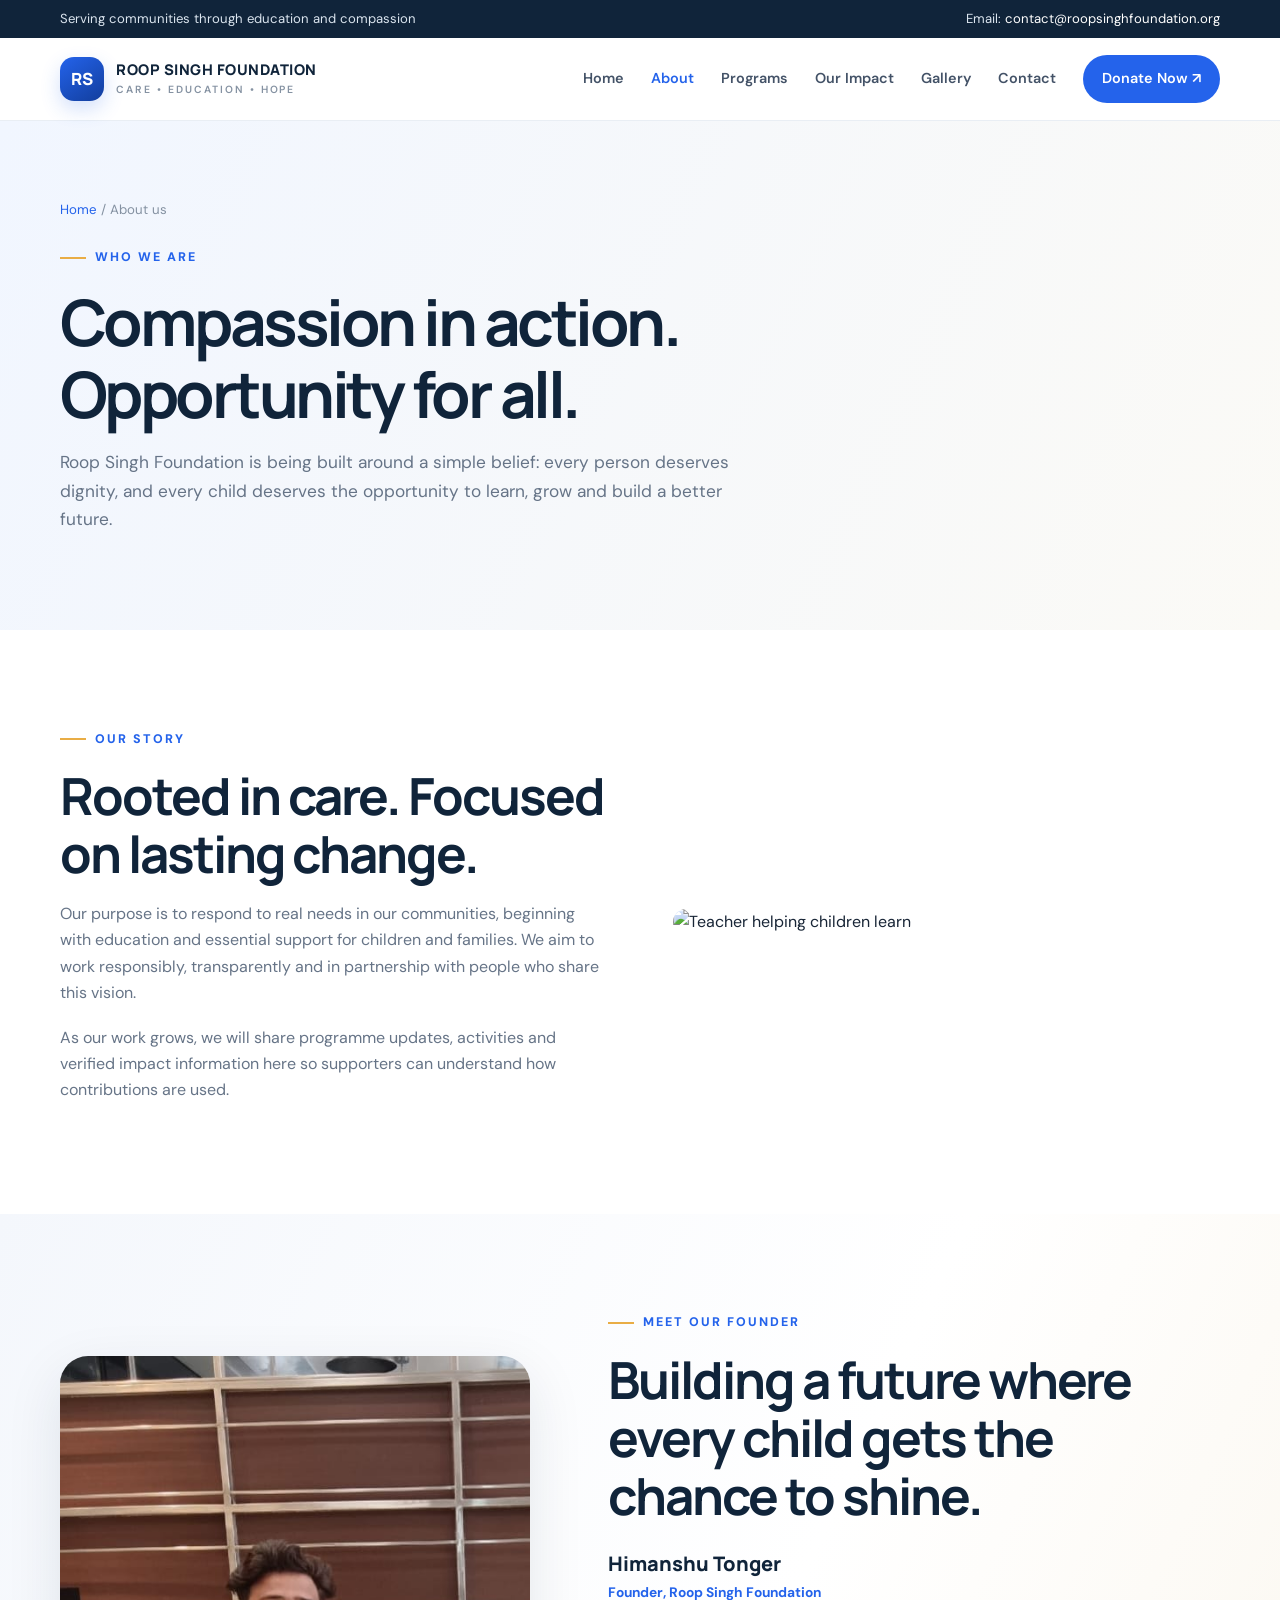
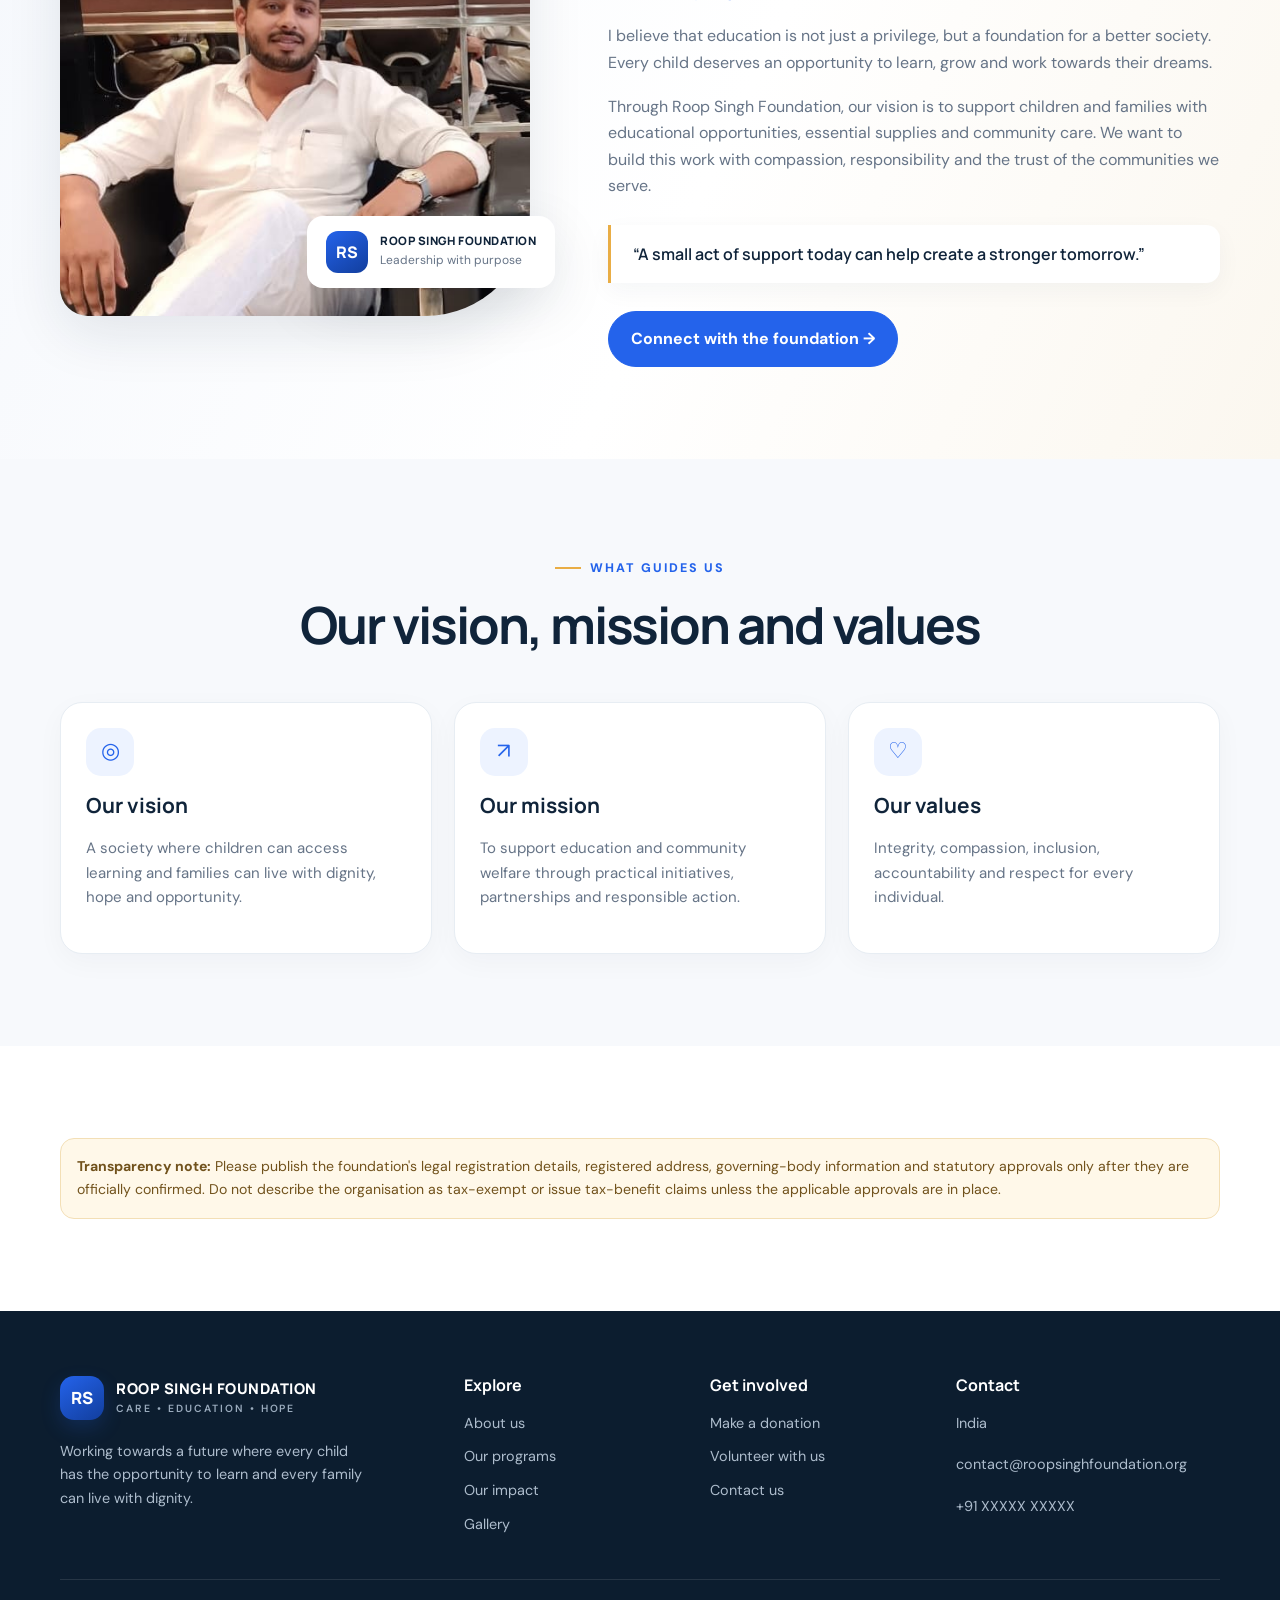
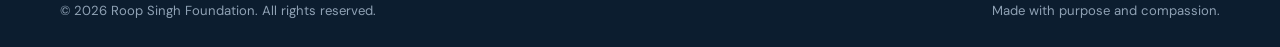
==== about.html @ e5df35bd "Add files via upload" ====
<!doctype html>
<html lang="en"><head><meta charset="utf-8"><meta name="viewport" content="width=device-width,initial-scale=1"><meta name="description" content="Roop Singh Foundation works to expand access to education and support communities in need."><meta name="theme-color" content="#10243a"><title>About Us | Roop Singh Foundation</title><link rel="stylesheet" href="assets/style.css"><link rel="preconnect" href="https://fonts.googleapis.com"><link rel="preconnect" href="https://fonts.gstatic.com" crossorigin></head>
<body>
<div class="topbar"><div class="container"><span>Serving communities through education and compassion</span><span class="top-right">Email: <a href="mailto:contact@roopsinghfoundation.org">contact@roopsinghfoundation.org</a></span></div></div>
<header class="header"><div class="container nav-wrap">
<a class="brand" href="index.html"><span class="brand-mark">RS</span><span class="brand-name">ROOP SINGH FOUNDATION<small>CARE • EDUCATION • HOPE</small></span></a>
<button class="menu-toggle" aria-label="Open navigation" aria-expanded="false">☰</button>
<nav class="nav"><a class="" href="index.html">Home</a><a class="active" href="about.html">About</a><a class="" href="programs.html">Programs</a><a class="" href="impact.html">Our Impact</a><a class="" href="gallery.html">Gallery</a><a class="" href="contact.html">Contact</a><a class="nav-cta" href="donate.html">Donate Now ↗</a></nav>
</div></header>
<main><section class="page-hero"><div class="container"><div class="breadcrumbs"><a href="index.html">Home</a> / About us</div><span class="eyebrow">Who we are</span><h1>Compassion in action. Opportunity for all.</h1><p>Roop Singh Foundation is being built around a simple belief: every person deserves dignity, and every child deserves the opportunity to learn, grow and build a better future.</p></div></section>
<section class="section"><div class="container split"><div><span class="eyebrow">Our story</span><h2>Rooted in care. Focused on lasting change.</h2><p>Our purpose is to respond to real needs in our communities, beginning with education and essential support for children and families. We aim to work responsibly, transparently and in partnership with people who share this vision.</p><p>As our work grows, we will share programme updates, activities and verified impact information here so supporters can understand how contributions are used.</p></div><div class="split-image"><img src="https://images.unsplash.com/photo-1542810634-71277d95dcbb?auto=format&fit=crop&w=1100&q=85" alt="Teacher helping children learn"></div></div></section>
<section class="section founder-section"><div class="container founder-grid"><div class="founder-photo-wrap"> <img src="assets/founder.jpeg"
     alt="Himanshu Tonger - Founder of Roop Singh Foundation"> <div class="founder-photo-caption"><span class="founder-caption-mark">RS</span><span><strong>ROOP SINGH FOUNDATION</strong><small>Leadership with purpose</small></span></div></div><div class="founder-copy"><span class="eyebrow">Meet our founder</span><h2>Building a future where every child gets the chance to shine.</h2><div class="founder-name">Himanshu Tonger</div><div class="founder-role">Founder, Roop Singh Foundation</div><p>I believe that education is not just a privilege, but a foundation for a better society. Every child deserves an opportunity to learn, grow and work towards their dreams.</p><p>Through Roop Singh Foundation, our vision is to support children and families with educational opportunities, essential supplies and community care. We want to build this work with compassion, responsibility and the trust of the communities we serve.</p><blockquote class="founder-quote">“A small act of support today can help create a stronger tomorrow.”</blockquote><a class="btn" href="contact.html">Connect with the foundation →</a></div></div></section>
<section class="section section-soft"><div class="container"><div class="section-head center"><span class="eyebrow">What guides us</span><h2>Our vision, mission and values</h2></div><div class="cards"><div class="card"><div class="card-body"><div class="icon-box">◎</div><h3>Our vision</h3><p>A society where children can access learning and families can live with dignity, hope and opportunity.</p></div></div><div class="card"><div class="card-body"><div class="icon-box">↗</div><h3>Our mission</h3><p>To support education and community welfare through practical initiatives, partnerships and responsible action.</p></div></div><div class="card"><div class="card-body"><div class="icon-box">♡</div><h3>Our values</h3><p>Integrity, compassion, inclusion, accountability and respect for every individual.</p></div></div></div></div></section>
<section class="section"><div class="container"><div class="notice"><strong>Transparency note:</strong> Please publish the foundation's legal registration details, registered address, governing-body information and statutory approvals only after they are officially confirmed. Do not describe the organisation as tax-exempt or issue tax-benefit claims unless the applicable approvals are in place.</div></div></section></main>

<footer class="footer"><div class="container">
<div class="footer-grid">
<div><a class="brand" href="index.html"><span class="brand-mark">RS</span><span class="brand-name" style="color:#fff">ROOP SINGH FOUNDATION<small style="color:#9aabbd">CARE • EDUCATION • HOPE</small></span></a><p style="margin-top:20px;max-width:310px">Working towards a future where every child has the opportunity to learn and every family can live with dignity.</p></div>
<div><h4>Explore</h4><div class="footer-links"><a href="about.html">About us</a><a href="programs.html">Our programs</a><a href="impact.html">Our impact</a><a href="gallery.html">Gallery</a></div></div>
<div><h4>Get involved</h4><div class="footer-links"><a href="donate.html">Make a donation</a><a href="volunteer.html">Volunteer with us</a><a href="contact.html">Contact us</a></div></div>
<div><h4>Contact</h4><p>India</p><p><a href="mailto:contact@roopsinghfoundation.org">contact@roopsinghfoundation.org</a></p><p><a href="tel:+910000000000">+91 XXXXX XXXXX</a></p></div>
</div><div class="footer-bottom"><span>© <span data-year></span> Roop Singh Foundation. All rights reserved.</span><span>Made with purpose and compassion.</span></div>
</div></footer><script src="assets/script.js"></script></body></html>
---- assets/style.css ----
@import url('https://fonts.googleapis.com/css2?family=DM+Sans:wght@400;500;600;700&family=Manrope:wght@400;500;600;700;800&display=swap');
:root{--navy:#10243a;--navy2:#173956;--blue:#2463eb;--gold:#e9ad45;--ink:#182536;--muted:#667487;--paper:#f7f9fc;--line:#e7edf3;--white:#fff;--radius:22px;--shadow:0 18px 55px rgba(16,36,58,.10)}
*{box-sizing:border-box}html{scroll-behavior:smooth}body{margin:0;font-family:'DM Sans',sans-serif;color:var(--ink);line-height:1.65;background:#fff}h1,h2,h3,h4{font-family:Manrope,sans-serif;line-height:1.13;color:var(--navy);margin:0 0 18px}h1{font-size:clamp(2.7rem,6vw,5.1rem);letter-spacing:-.055em}h2{font-size:clamp(2rem,4vw,3.25rem);letter-spacing:-.04em}h3{font-size:1.3rem}p{margin:0 0 18px;color:var(--muted)}a{color:inherit;text-decoration:none}.container{width:min(1160px,calc(100% - 44px));margin:auto}.topbar{background:var(--navy);color:#dbe5ef;font-size:.82rem;padding:8px 0}.topbar .container{display:flex;justify-content:space-between;gap:20px}.topbar a{color:#fff}.header{position:sticky;top:0;z-index:20;background:rgba(255,255,255,.94);backdrop-filter:blur(14px);border-bottom:1px solid rgba(231,237,243,.9)}.nav-wrap{height:82px;display:flex;align-items:center;justify-content:space-between;gap:24px}.brand{display:flex;align-items:center;gap:12px;min-width:220px}.brand-mark{width:44px;height:44px;border-radius:14px;background:linear-gradient(145deg,var(--blue),#123e9d);display:grid;place-items:center;color:#fff;font:800 1.05rem Manrope;box-shadow:0 8px 20px #2463eb33}.brand-name{font:800 .92rem Manrope;letter-spacing:.035em;color:var(--navy);line-height:1.2}.brand-name small{display:block;font:600 .65rem 'DM Sans';letter-spacing:.19em;color:#8592a2;margin-top:4px}.nav{display:flex;align-items:center;gap:27px}.nav a{font-size:.9rem;font-weight:600;color:#435267}.nav a:hover,.nav a.active{color:var(--blue)}.nav .nav-cta{background:var(--blue);color:#fff;padding:12px 19px;border-radius:999px}.menu-toggle{display:none;border:0;background:#eff4fb;border-radius:12px;padding:10px;color:var(--navy);font-size:1.2rem}.btn{display:inline-flex;align-items:center;justify-content:center;gap:9px;padding:14px 22px;border-radius:999px;background:var(--blue);color:#fff;font-weight:700;border:1px solid var(--blue);transition:.2s;cursor:pointer}.btn:hover{transform:translateY(-2px);box-shadow:0 12px 25px #2463eb33}.btn-outline{background:transparent;color:var(--navy);border-color:#cbd6e2}.btn-light{background:#fff;color:var(--navy);border-color:#fff}.eyebrow{display:inline-flex;align-items:center;gap:9px;color:var(--blue);font-size:.78rem;font-weight:800;letter-spacing:.16em;text-transform:uppercase;margin-bottom:18px}.eyebrow:before{content:"";width:26px;height:2px;background:var(--gold)}.hero{background:linear-gradient(110deg,#f4f8ff 0%,#fff 56%,#f8f5ed 100%);overflow:hidden;position:relative;padding:84px 0 78px}.hero-grid{display:grid;grid-template-columns:1.04fr .96fr;gap:55px;align-items:center}.hero-copy p{font-size:1.12rem;max-width:590px;margin:24px 0 30px}.hero-actions{display:flex;gap:13px;flex-wrap:wrap}.hero-note{display:flex;align-items:center;gap:12px;margin-top:34px;color:#667487;font-size:.86rem}.avatar-stack{display:flex}.avatar-stack span{width:31px;height:31px;border-radius:50%;border:2px solid white;background:#d8e4f4;margin-left:-8px}.avatar-stack span:first-child{margin-left:0;background:#f2d9bd}.hero-photo{position:relative}.hero-photo img{width:100%;height:510px;object-fit:cover;border-radius:32px 32px 100px 32px;box-shadow:var(--shadow)}.floating-card{position:absolute;left:-32px;bottom:34px;background:#fff;padding:19px 22px;border-radius:18px;box-shadow:var(--shadow);max-width:225px}.floating-card strong{display:block;font:800 1.6rem Manrope;color:var(--blue)}.floating-card span{font-size:.84rem;color:var(--muted)}.section{padding:92px 0}.section-soft{background:var(--paper)}.section-head{max-width:700px;margin-bottom:44px}.section-head.center{text-align:center;margin:0 auto 48px}.section-head.center .eyebrow{justify-content:center}.section-head p{font-size:1.05rem}.cards{display:grid;grid-template-columns:repeat(3,1fr);gap:22px}.card{background:#fff;border:1px solid var(--line);border-radius:var(--radius);overflow:hidden;box-shadow:0 8px 28px rgba(16,36,58,.035);transition:.25s}.card:hover{transform:translateY(-5px);box-shadow:var(--shadow)}.card img{width:100%;height:220px;object-fit:cover;display:block}.card-body{padding:25px}.card-body p{font-size:.94rem}.icon-box{width:48px;height:48px;display:grid;place-items:center;background:#edf3ff;color:var(--blue);border-radius:15px;font-size:1.35rem;margin-bottom:18px}.text-link{font-weight:800;color:var(--blue);font-size:.9rem}.split{display:grid;grid-template-columns:1fr 1fr;gap:65px;align-items:center}.split-image img{width:100%;height:480px;object-fit:cover;border-radius:28px}.check-list{padding:0;margin:25px 0;list-style:none}.check-list li{padding:9px 0 9px 31px;position:relative;color:#46566a}.check-list li:before{content:"✓";position:absolute;left:0;top:8px;width:21px;height:21px;border-radius:50%;display:grid;place-items:center;background:#e8f5ee;color:#18834c;font-size:.75rem;font-weight:900}.stats{display:grid;grid-template-columns:repeat(4,1fr);gap:14px;margin-top:42px}.stat{padding:25px;border:1px solid var(--line);border-radius:18px;background:#fff}.stat strong{font:800 2rem Manrope;color:var(--navy);display:block}.stat span{font-size:.85rem;color:var(--muted)}.quote-band{background:var(--navy);color:#fff;padding:66px 0}.quote-band h2{color:#fff;max-width:800px}.quote-band p{color:#c2d0df}.quote-band .btn{background:var(--gold);border-color:var(--gold);color:var(--navy)}.page-hero{background:linear-gradient(115deg,#f1f6ff,#fbfaf6);padding:78px 0}.page-hero h1{font-size:clamp(2.6rem,5vw,4.3rem);max-width:850px}.page-hero p{max-width:680px;font-size:1.08rem}.breadcrumbs{font-size:.83rem;color:#8491a1;margin-bottom:20px}.breadcrumbs a{color:var(--blue)}.program-card .card-body{padding:26px}.program-card .tag{display:inline-block;background:#edf3ff;color:var(--blue);font-size:.72rem;font-weight:800;letter-spacing:.08em;padding:6px 10px;border-radius:999px;margin-bottom:14px}.impact-panel{background:var(--navy);border-radius:28px;padding:44px;color:#fff}.impact-panel h2{color:#fff}.impact-panel p{color:#c2d0df}.impact-grid{display:grid;grid-template-columns:repeat(3,1fr);gap:20px}.impact-number{font:800 2.6rem Manrope;color:var(--gold)}.impact-item span{display:block;color:#d2dce7;font-size:.9rem}.donation-grid{display:grid;grid-template-columns:1fr 1fr;gap:28px;align-items:start}.donation-card{padding:30px;border:1px solid var(--line);border-radius:24px;background:#fff;box-shadow:var(--shadow)}.amounts{display:grid;grid-template-columns:repeat(3,1fr);gap:10px;margin:20px 0}.amount{border:1px solid var(--line);border-radius:12px;padding:13px;text-align:center;font-weight:800;cursor:pointer;background:#fff}.amount:hover,.amount.selected{border-color:var(--blue);background:#edf3ff;color:var(--blue)}.field{margin:0 0 17px}.field label{display:block;font-weight:700;font-size:.88rem;margin-bottom:7px;color:#3c4c60}.field input,.field select,.field textarea{width:100%;padding:14px 15px;border:1px solid #dce4ed;border-radius:12px;font:inherit;outline:none;background:#fff}.field input:focus,.field textarea:focus,.field select:focus{border-color:var(--blue);box-shadow:0 0 0 3px #2463eb16}.field textarea{min-height:130px;resize:vertical}.notice{background:#fff8e9;border:1px solid #f3dfb6;padding:16px;border-radius:14px;color:#71521c;font-size:.88rem}.contact-grid{display:grid;grid-template-columns:.8fr 1.2fr;gap:40px}.contact-info{background:var(--navy);padding:34px;border-radius:24px;color:#fff}.contact-info h3{color:#fff}.contact-info p{color:#c7d2df}.contact-line{padding:15px 0;border-bottom:1px solid #ffffff20}.contact-line strong{display:block;color:#fff}.footer{background:#0c1d2f;color:#d4deea;padding:65px 0 25px}.footer-grid{display:grid;grid-template-columns:1.4fr .8fr .8fr 1fr;gap:35px}.footer h4{color:#fff;font-size:1rem;margin-bottom:18px}.footer p,.footer a{color:#aebdcd;font-size:.9rem}.footer-links{display:grid;gap:10px}.footer-bottom{border-top:1px solid #ffffff1b;margin-top:42px;padding-top:20px;display:flex;justify-content:space-between;gap:15px;color:#8fa1b4;font-size:.82rem}.form-status{margin-top:14px;font-weight:700;color:#18834c}.small-note{font-size:.8rem;color:#8491a1}.cta-row{display:flex;align-items:center;justify-content:space-between;gap:25px}.cta-row h2{max-width:700px}.gallery-grid{display:grid;grid-template-columns:repeat(3,1fr);gap:16px}.gallery-grid img{width:100%;height:245px;object-fit:cover;border-radius:18px}.legal{font-size:.9rem;color:var(--muted)}@media(max-width:900px){.nav{gap:15px}.nav a{font-size:.82rem}.hero-grid,.split,.donation-grid,.contact-grid{grid-template-columns:1fr}.hero-photo{max-width:650px}.hero-photo img{height:420px}.floating-card{left:15px}.cards{grid-template-columns:repeat(2,1fr)}.footer-grid{grid-template-columns:repeat(2,1fr)}}@media(max-width:680px){.topbar .container{justify-content:center;text-align:center}.topbar .top-right{display:none}.nav-wrap{height:72px}.menu-toggle{display:block}.nav{display:none;position:absolute;top:72px;left:0;right:0;background:#fff;padding:18px 22px 25px;border-bottom:1px solid var(--line);box-shadow:0 18px 25px #10243a12;flex-direction:column;align-items:stretch}.nav.open{display:flex}.nav a{padding:9px 0;font-size:.95rem}.nav .nav-cta{text-align:center;padding:12px}.brand{min-width:0}.hero{padding:58px 0}.hero-grid{gap:35px}.hero-photo img{height:340px;border-radius:24px 24px 70px 24px}.floating-card{bottom:15px}.section{padding:68px 0}.cards,.stats,.impact-grid,.gallery-grid{grid-template-columns:1fr}.split{gap:32px}.split-image img{height:330px}.footer-grid{grid-template-columns:1fr 1fr;gap:25px}.footer-grid>div:first-child{grid-column:1/-1}.footer-bottom,.cta-row{flex-direction:column;align-items:flex-start}.page-hero{padding:55px 0}.donation-card{padding:22px}.amounts{grid-template-columns:repeat(3,1fr)}}

/* Founder profile section */
.founder-section{background:linear-gradient(115deg,#f4f7fc 0%,#fff 58%,#fbf7ef 100%)}
.founder-grid{display:grid;grid-template-columns:.88fr 1.12fr;gap:68px;align-items:center}
.founder-photo-wrap{position:relative;max-width:470px}
.founder-photo-wrap>img{display:block;width:100%;height:560px;object-fit:cover;object-position:center 25%;border-radius:28px 28px 105px 28px;box-shadow:var(--shadow)}
.founder-photo-caption{position:absolute;right:-25px;bottom:28px;display:flex;align-items:center;gap:12px;background:#fff;padding:15px 19px;border-radius:16px;box-shadow:var(--shadow)}
.founder-caption-mark{width:42px;height:42px;border-radius:12px;background:linear-gradient(145deg,var(--blue),#123e9d);color:#fff;display:grid;place-items:center;font:800 1rem Manrope}
.founder-photo-caption strong,.founder-photo-caption small{display:block}.founder-photo-caption strong{font:800 .72rem Manrope;color:var(--navy);letter-spacing:.04em}.founder-photo-caption small{font-size:.75rem;color:var(--muted);margin-top:3px}
.founder-copy h2{max-width:680px}.founder-name{font:800 1.25rem Manrope;color:var(--navy);margin-top:25px}.founder-role{font-size:.86rem;color:var(--blue);font-weight:700;margin:4px 0 20px}.founder-quote{margin:25px 0 28px;padding:18px 22px;border-left:3px solid var(--gold);background:#fff;border-radius:0 14px 14px 0;color:var(--navy);font:600 1rem Manrope;box-shadow:0 8px 25px rgba(16,36,58,.045)}
@media(max-width:900px){.founder-grid{grid-template-columns:1fr;gap:42px}.founder-photo-wrap{max-width:600px}.founder-photo-wrap>img{height:480px}.founder-photo-caption{right:12px}}
@media(max-width:680px){.founder-photo-wrap>img{height:390px;border-radius:24px 24px 75px 24px}.founder-photo-caption{right:10px;bottom:15px;padding:12px}.founder-copy h2{font-size:2.1rem}}
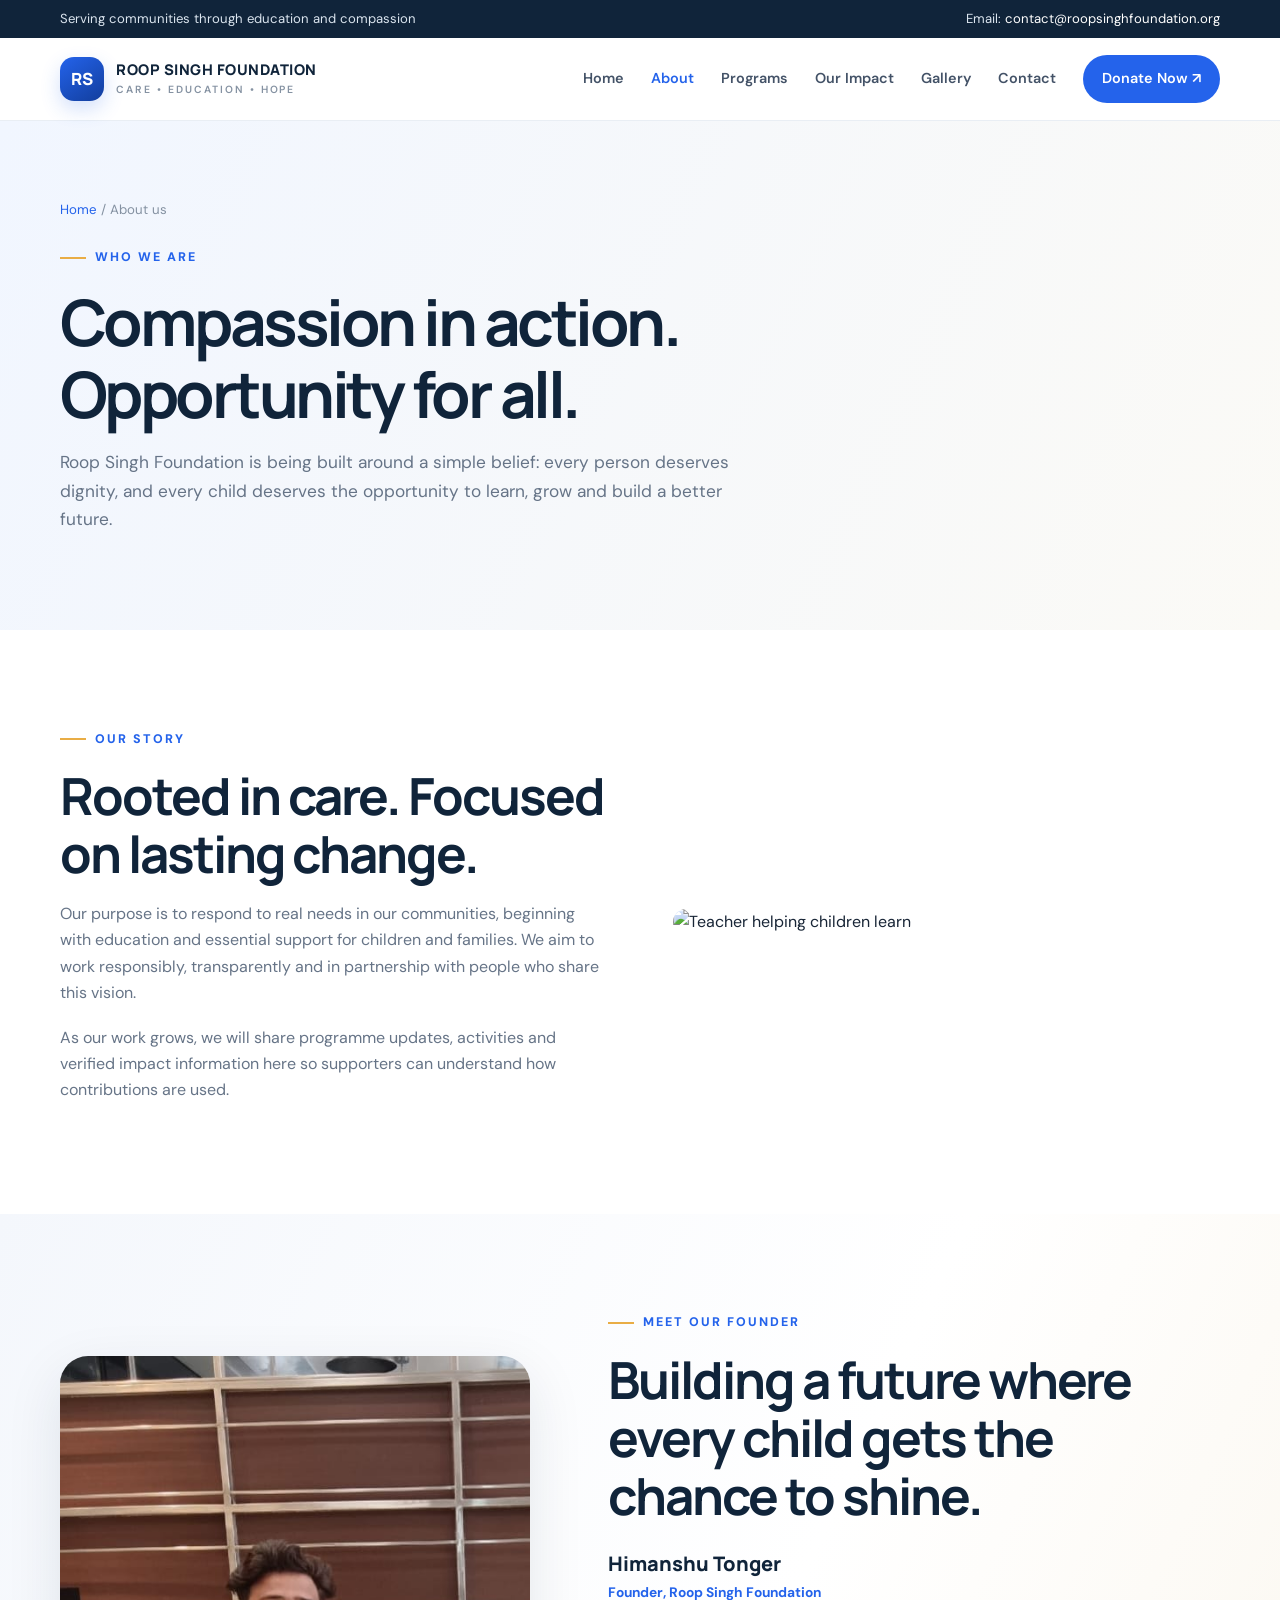
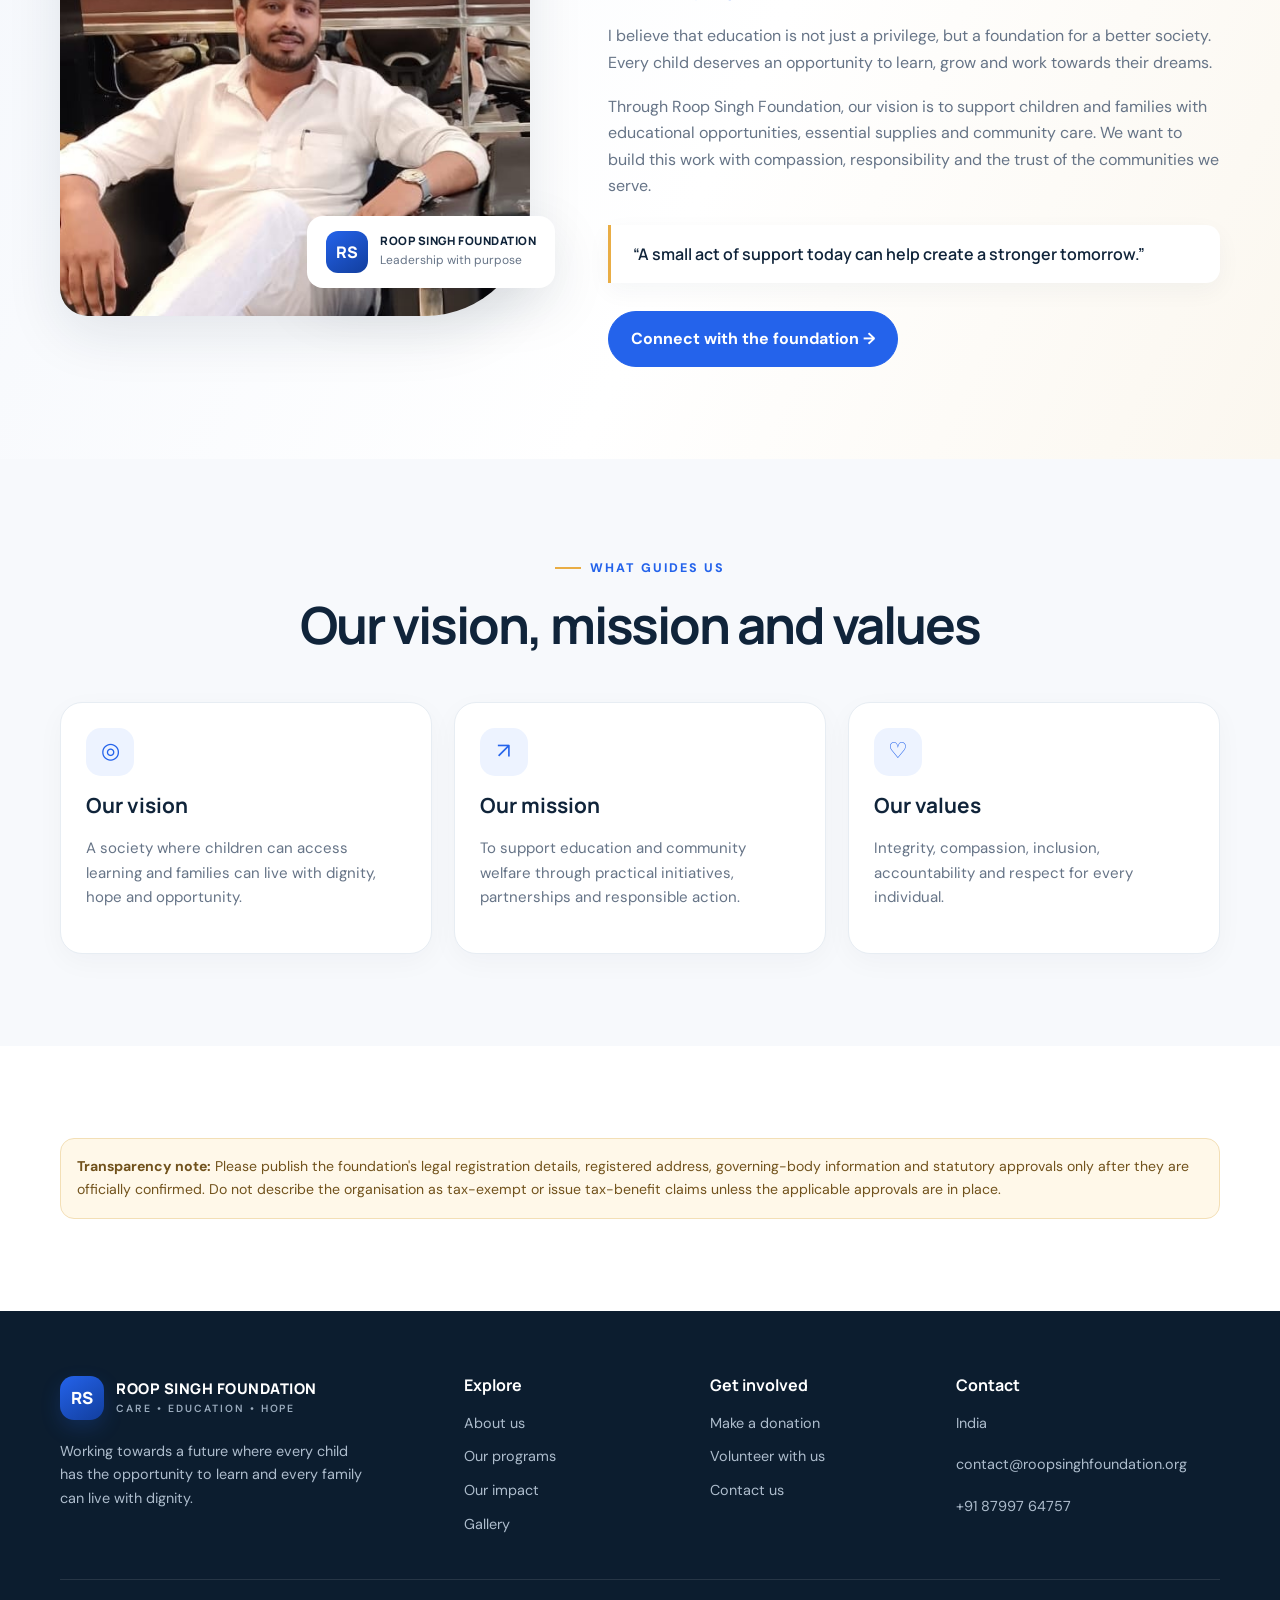
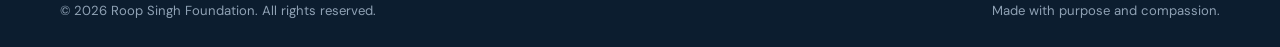
==== commit af05553c: "Update about.html" ====
--- a/about.html
+++ b/about.html
@@ -1,24 +1,189 @@
 <!doctype html>
-<html lang="en"><head><meta charset="utf-8"><meta name="viewport" content="width=device-width,initial-scale=1"><meta name="description" content="Roop Singh Foundation works to expand access to education and support communities in need."><meta name="theme-color" content="#10243a"><title>About Us | Roop Singh Foundation</title><link rel="stylesheet" href="assets/style.css"><link rel="preconnect" href="https://fonts.googleapis.com"><link rel="preconnect" href="https://fonts.gstatic.com" crossorigin></head>
-<body>
-<div class="topbar"><div class="container"><span>Serving communities through education and compassion</span><span class="top-right">Email: <a href="mailto:contact@roopsinghfoundation.org">contact@roopsinghfoundation.org</a></span></div></div>
-<header class="header"><div class="container nav-wrap">
-<a class="brand" href="index.html"><span class="brand-mark">RS</span><span class="brand-name">ROOP SINGH FOUNDATION<small>CARE • EDUCATION • HOPE</small></span></a>
+<html lang="en">
+     <head>
+          <meta charset="utf-8">
+          <meta name="viewport" content="width=device-width,initial-scale=1">
+          <meta name="description" content="Roop Singh Foundation works to expand access to education and support communities in need.">
+          <meta name="theme-color" content="#10243a">
+          <title>About Us | Roop Singh Foundation</title>
+          <link rel="stylesheet" href="assets/style.css">
+          <link rel="preconnect" href="https://fonts.googleapis.com">
+          <link rel="preconnect" href="https://fonts.gstatic.com" crossorigin>
+     </head>
+     <body>
+          
+<div class="topbar">
+     <div class="container">
+          <span>Serving communities through education and compassion</span>
+          <span class="top-right">Email: <a href="mailto:contact@roopsinghfoundation.org">contact@roopsinghfoundation.org</a>
+          </span>
+     </div>
+</div>
+
+          <header class="header">
+               <div class="container nav-wrap">
+                    <a class="brand" href="index.html">
+                         <span class="brand-mark">RS</span>
+                         <span class="brand-name">ROOP SINGH FOUNDATION
+                              <small>CARE • EDUCATION • HOPE</small>
+                         </span></a>
 <button class="menu-toggle" aria-label="Open navigation" aria-expanded="false">☰</button>
-<nav class="nav"><a class="" href="index.html">Home</a><a class="active" href="about.html">About</a><a class="" href="programs.html">Programs</a><a class="" href="impact.html">Our Impact</a><a class="" href="gallery.html">Gallery</a><a class="" href="contact.html">Contact</a><a class="nav-cta" href="donate.html">Donate Now ↗</a></nav>
-</div></header>
-<main><section class="page-hero"><div class="container"><div class="breadcrumbs"><a href="index.html">Home</a> / About us</div><span class="eyebrow">Who we are</span><h1>Compassion in action. Opportunity for all.</h1><p>Roop Singh Foundation is being built around a simple belief: every person deserves dignity, and every child deserves the opportunity to learn, grow and build a better future.</p></div></section>
-<section class="section"><div class="container split"><div><span class="eyebrow">Our story</span><h2>Rooted in care. Focused on lasting change.</h2><p>Our purpose is to respond to real needs in our communities, beginning with education and essential support for children and families. We aim to work responsibly, transparently and in partnership with people who share this vision.</p><p>As our work grows, we will share programme updates, activities and verified impact information here so supporters can understand how contributions are used.</p></div><div class="split-image"><img src="https://images.unsplash.com/photo-1542810634-71277d95dcbb?auto=format&fit=crop&w=1100&q=85" alt="Teacher helping children learn"></div></div></section>
-<section class="section founder-section"><div class="container founder-grid"><div class="founder-photo-wrap"> <img src="assets/founder.jpeg"
-     alt="Himanshu Tonger - Founder of Roop Singh Foundation"> <div class="founder-photo-caption"><span class="founder-caption-mark">RS</span><span><strong>ROOP SINGH FOUNDATION</strong><small>Leadership with purpose</small></span></div></div><div class="founder-copy"><span class="eyebrow">Meet our founder</span><h2>Building a future where every child gets the chance to shine.</h2><div class="founder-name">Himanshu Tonger</div><div class="founder-role">Founder, Roop Singh Foundation</div><p>I believe that education is not just a privilege, but a foundation for a better society. Every child deserves an opportunity to learn, grow and work towards their dreams.</p><p>Through Roop Singh Foundation, our vision is to support children and families with educational opportunities, essential supplies and community care. We want to build this work with compassion, responsibility and the trust of the communities we serve.</p><blockquote class="founder-quote">“A small act of support today can help create a stronger tomorrow.”</blockquote><a class="btn" href="contact.html">Connect with the foundation →</a></div></div></section>
-<section class="section section-soft"><div class="container"><div class="section-head center"><span class="eyebrow">What guides us</span><h2>Our vision, mission and values</h2></div><div class="cards"><div class="card"><div class="card-body"><div class="icon-box">◎</div><h3>Our vision</h3><p>A society where children can access learning and families can live with dignity, hope and opportunity.</p></div></div><div class="card"><div class="card-body"><div class="icon-box">↗</div><h3>Our mission</h3><p>To support education and community welfare through practical initiatives, partnerships and responsible action.</p></div></div><div class="card"><div class="card-body"><div class="icon-box">♡</div><h3>Our values</h3><p>Integrity, compassion, inclusion, accountability and respect for every individual.</p></div></div></div></div></section>
-<section class="section"><div class="container"><div class="notice"><strong>Transparency note:</strong> Please publish the foundation's legal registration details, registered address, governing-body information and statutory approvals only after they are officially confirmed. Do not describe the organisation as tax-exempt or issue tax-benefit claims unless the applicable approvals are in place.</div></div></section></main>
+<nav class="nav">
+     <a class="" href="index.html">Home</a>
+     <a class="active" href="about.html">About</a>
+     <a class="" href="programs.html">Programs</a>
+     <a class="" href="impact.html">Our Impact</a>
+     <a class="" href="gallery.html">Gallery</a>
+     <a class="" href="contact.html">Contact</a>
+     <a class="nav-cta" href="donate.html">Donate Now ↗</a>
+</nav>
+               </div>
+          </header>
+          <main>
+               <section class="page-hero">
+                    <div class="container">
+                         <div class="breadcrumbs">
+                              <a href="index.html">Home</a> / About us</div>
+                         <span class="eyebrow">Who we are</span>
+                         <h1>Compassion in action. Opportunity for all.</h1>
+                         <p>Roop Singh Foundation is being built around a simple belief: every person deserves dignity, and every child deserves the opportunity to learn, grow and build a better future.</p>
+                    </div>
+               </section>
+               
+<section class="section">
+     <div class="container split">
+          <div>
+               <span class="eyebrow">Our story</span>
+               <h2>Rooted in care. Focused on lasting change.</h2>
+               <p>Our purpose is to respond to real needs in our communities, beginning with education and essential support for children and families. We aim to work responsibly, transparently and in partnership with people who share this vision.</p><p>As our work grows, we will share programme updates, activities and verified impact information here so supporters can understand how contributions are used.</p>
+          </div>
+          
+          <div class="split-image">
+               <img src="https://images.unsplash.com/photo-1542810634-71277d95dcbb?auto=format&fit=crop&w=1100&q=85" alt="Teacher helping children learn">
+          </div>
+     </div>
+</section>
+               
+<section class="section founder-section">
+     <div class="container founder-grid">
+          <div class="founder-photo-wrap"> 
+               <img src="assets/founder.jpeg"
+     alt="Himanshu Tonger - Founder of Roop Singh Foundation"> 
+               <div class="founder-photo-caption">
+                    <span class="founder-caption-mark">RS</span>
+                    <span><strong>ROOP SINGH FOUNDATION</strong>
+                         <small>Leadership with purpose</small>
+                    </span>
+               </div>
+          </div>
+          
+          <div class="founder-copy">
+               <span class="eyebrow">Meet our founder</span>
+               <h2>Building a future where every child gets the chance to shine.</h2>
+               <div class="founder-name">Himanshu Tonger</div><div class="founder-role">Founder, Roop Singh Foundation</div>
+               <p>I believe that education is not just a privilege, but a foundation for a better society. Every child deserves an opportunity to learn, grow and work towards their dreams.</p>
+               <p>Through Roop Singh Foundation, our vision is to support children and families with educational opportunities, essential supplies and community care. We want to build this work with compassion, responsibility and the trust of the communities we serve.
+               </p>
+               <blockquote class="founder-quote">“A small act of support today can help create a stronger tomorrow.”</blockquote>
+               <a class="btn" href="contact.html">Connect with the foundation →
+               </a>
+          </div>
+     </div>
+</section>
+               
+<section class="section section-soft">
+     <div class="container">
+          <div class="section-head center">
+               <span class="eyebrow">What guides us</span>
+               <h2>Our vision, mission and values</h2>
+          </div>
+          
+          <div class="cards">
+               <div class="card">
+                    <div class="card-body">
+                         <div class="icon-box">◎
+                         </div>
+                         
+                         <h3>Our vision</h3>
+                         <p>A society where children can access learning and families can live with dignity, hope and opportunity.</p>
+                    </div> 
+               </div>
+               
+               <div class="card">
+                    <div class="card-body">
+                         <div class="icon-box">↗
+                         </div>
+                         <h3>Our mission</h3>
+                         <p>To support education and community welfare through practical initiatives, partnerships and responsible action.</p>
+                    </div>
+               </div>
+               <div class="card">
+                    <div class="card-body">
+                         <div class="icon-box">♡
+                         </div>
+                         <h3>Our values</h3>
+                         <p>Integrity, compassion, inclusion, accountability and respect for every individual.</p>
+                    </div>
+               </div>
+          </div>
+     </div>
+</section>
+               
+<section class="section">
+     <div class="container">
+          <div class="notice">
+               <strong>Transparency note:</strong>
+               Please publish the foundation's legal registration details, registered address, governing-body information and statutory approvals only after they are officially confirmed. Do not describe the organisation as tax-exempt or issue tax-benefit claims unless the applicable approvals are in place.
+          </div>
+     </div>
+</section>
+          </main>
 
-<footer class="footer"><div class="container">
+<footer class="footer">
+     <div class="container">
 <div class="footer-grid">
-<div><a class="brand" href="index.html"><span class="brand-mark">RS</span><span class="brand-name" style="color:#fff">ROOP SINGH FOUNDATION<small style="color:#9aabbd">CARE • EDUCATION • HOPE</small></span></a><p style="margin-top:20px;max-width:310px">Working towards a future where every child has the opportunity to learn and every family can live with dignity.</p></div>
-<div><h4>Explore</h4><div class="footer-links"><a href="about.html">About us</a><a href="programs.html">Our programs</a><a href="impact.html">Our impact</a><a href="gallery.html">Gallery</a></div></div>
-<div><h4>Get involved</h4><div class="footer-links"><a href="donate.html">Make a donation</a><a href="volunteer.html">Volunteer with us</a><a href="contact.html">Contact us</a></div></div>
-<div><h4>Contact</h4><p>India</p><p><a href="mailto:contact@roopsinghfoundation.org">contact@roopsinghfoundation.org</a></p><p><a href="tel:+910000000000">+91 XXXXX XXXXX</a></p></div>
-</div><div class="footer-bottom"><span>© <span data-year></span> Roop Singh Foundation. All rights reserved.</span><span>Made with purpose and compassion.</span></div>
-</div></footer><script src="assets/script.js"></script></body></html>
+
+     <div>
+     <a class="brand" href="index.html">
+          <span class="brand-mark">RS</span>
+          <span class="brand-name" style="color:#fff">ROOP SINGH FOUNDATION<small style="color:#9aabbd">CARE • EDUCATION • HOPE</small>
+          </span>
+     </a>
+     
+     <p style="margin-top:20px;max-width:310px">Working towards a future where every child has the opportunity to learn and every family can live with dignity.</p>
+     </div>
+
+     <div>
+     <h4>Explore</h4>
+     <div class="footer-links">
+          <a href="about.html">About us</a>
+          <a href="programs.html">Our programs</a>
+          <a href="impact.html">Our impact</a>
+          <a href="gallery.html">Gallery</a>
+     </div>
+</div> 
+     
+<div>
+     <h4>Get involved</h4>
+     <div class="footer-links">
+          <a href="donate.html">Make a donation</a>
+          <a href="volunteer.html">Volunteer with us</a>
+          <a href="contact.html">Contact us</a>
+     </div>
+</div>
+<div>
+     <h4>Contact</h4>
+     <p>India</p>
+     <p><a href="mailto:contact@roopsinghfoundation.org">contact@roopsinghfoundation.org</a></p>
+     <p><a href="tel:+910000000000">+91 87997 64757</a></p>
+</div>
+</div>
+          <div class="footer-bottom">
+               <span>© <span data-year></span> Roop Singh Foundation. All rights reserved.</span>
+               <span>Made with purpose and compassion.</span></div>
+</div>
+</footer>
+          <script src="assets/script.js">
+          </script>
+     </body>
+</html>
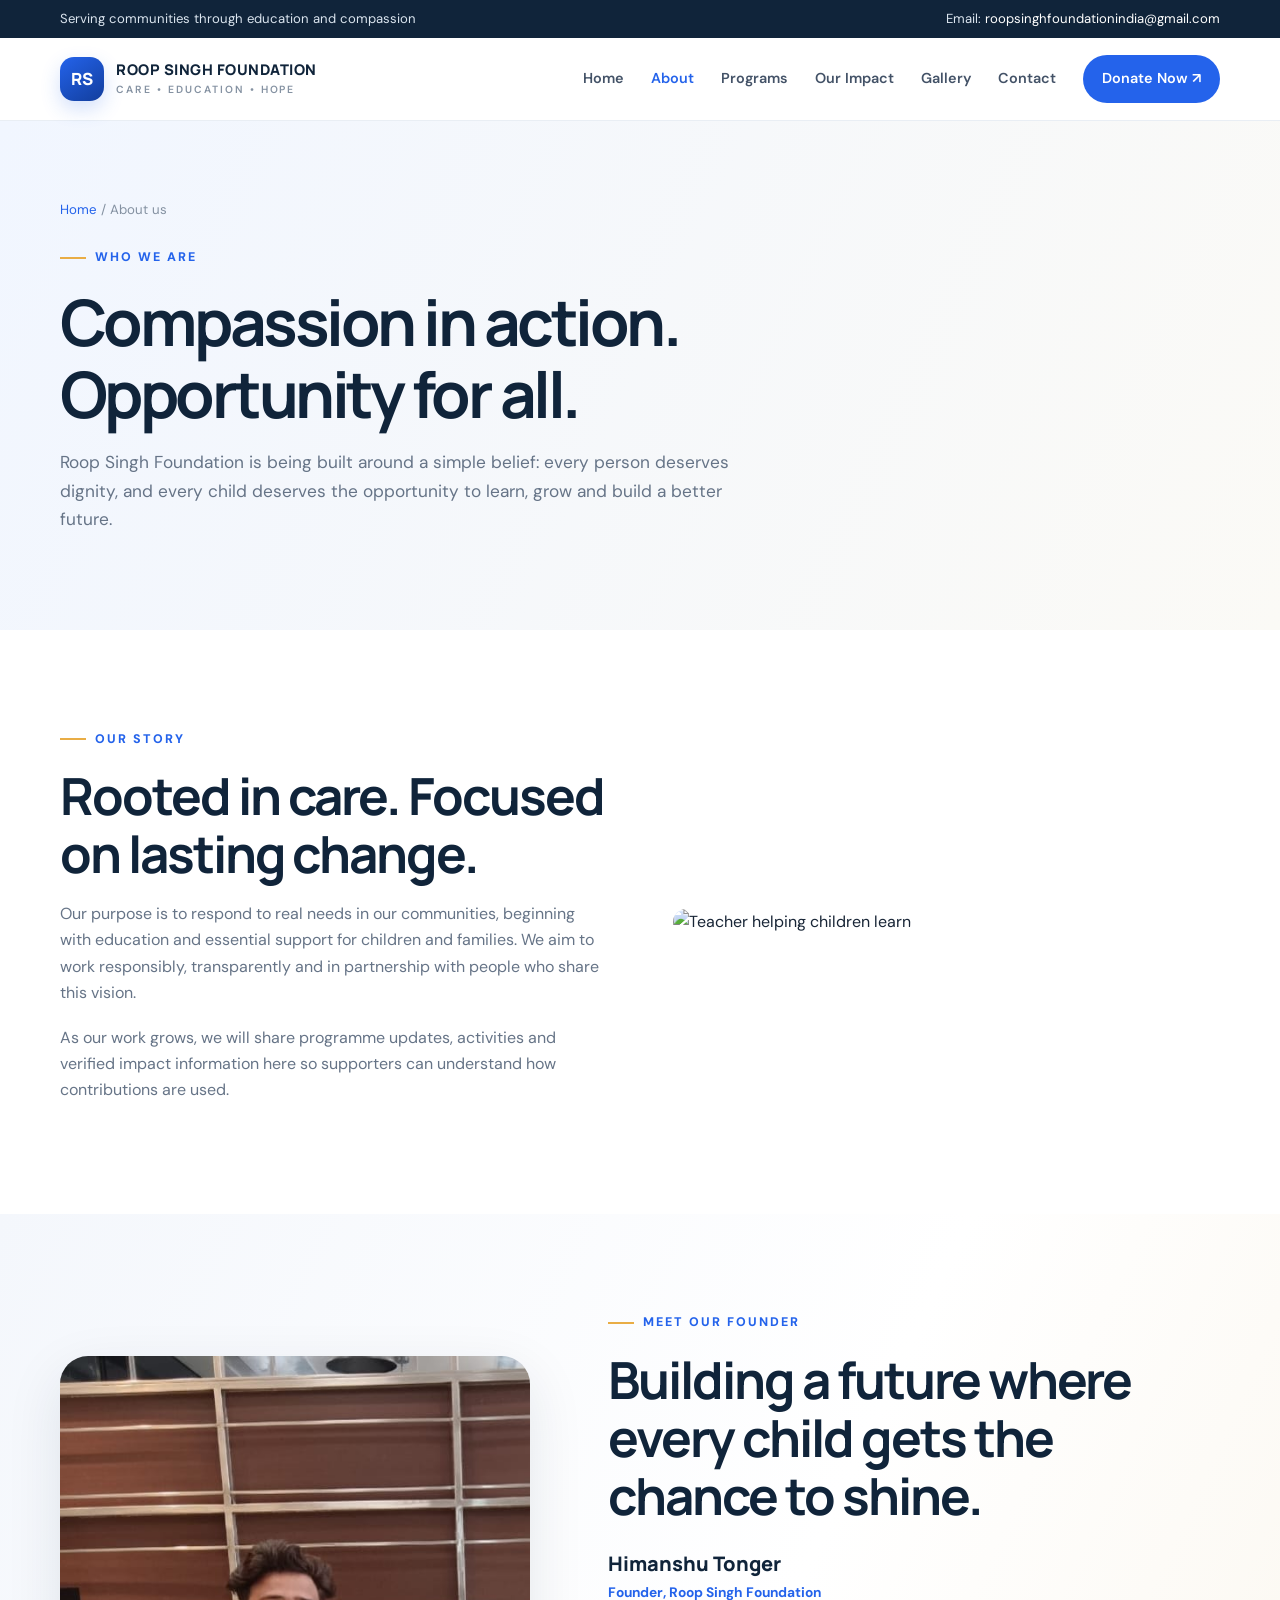
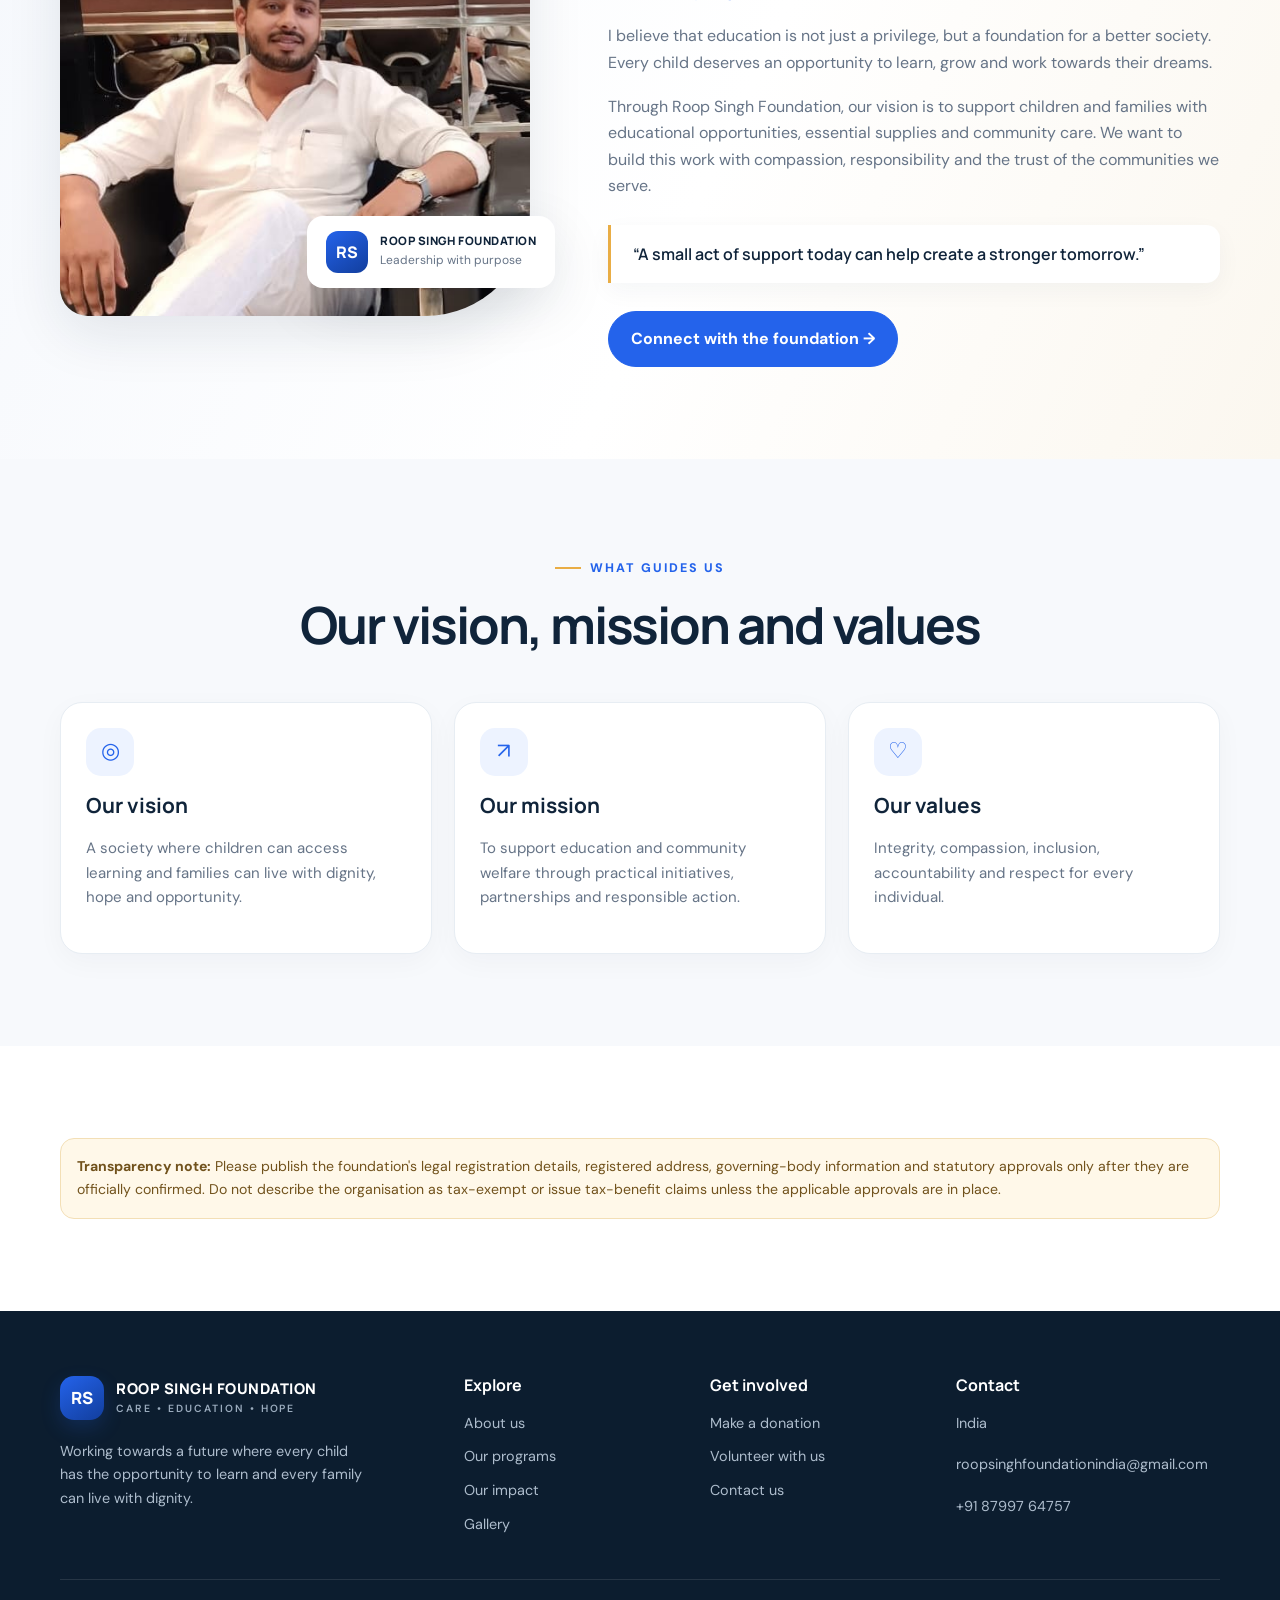
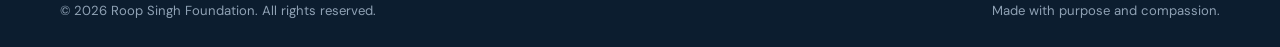
==== commit 9c8bc951: "Update about.html" ====
--- a/about.html
+++ b/about.html
@@ -15,7 +15,7 @@
 <div class="topbar">
      <div class="container">
           <span>Serving communities through education and compassion</span>
-          <span class="top-right">Email: <a href="mailto:contact@roopsinghfoundation.org">contact@roopsinghfoundation.org</a>
+          <span class="top-right">Email: <a href="mailto:roopsinghfoundationindia@gmail.com">roopsinghfoundationindia@gmail.com</a>
           </span>
      </div>
 </div>
@@ -174,7 +174,7 @@
 <div>
      <h4>Contact</h4>
      <p>India</p>
-     <p><a href="mailto:contact@roopsinghfoundation.org">contact@roopsinghfoundation.org</a></p>
+     <p><a href="mailto:roopsinghfoundationindia@gmail.com">roopsinghfoundationindia@gmail.com</a></p>
      <p><a href="tel:+910000000000">+91 87997 64757</a></p>
 </div>
 </div>
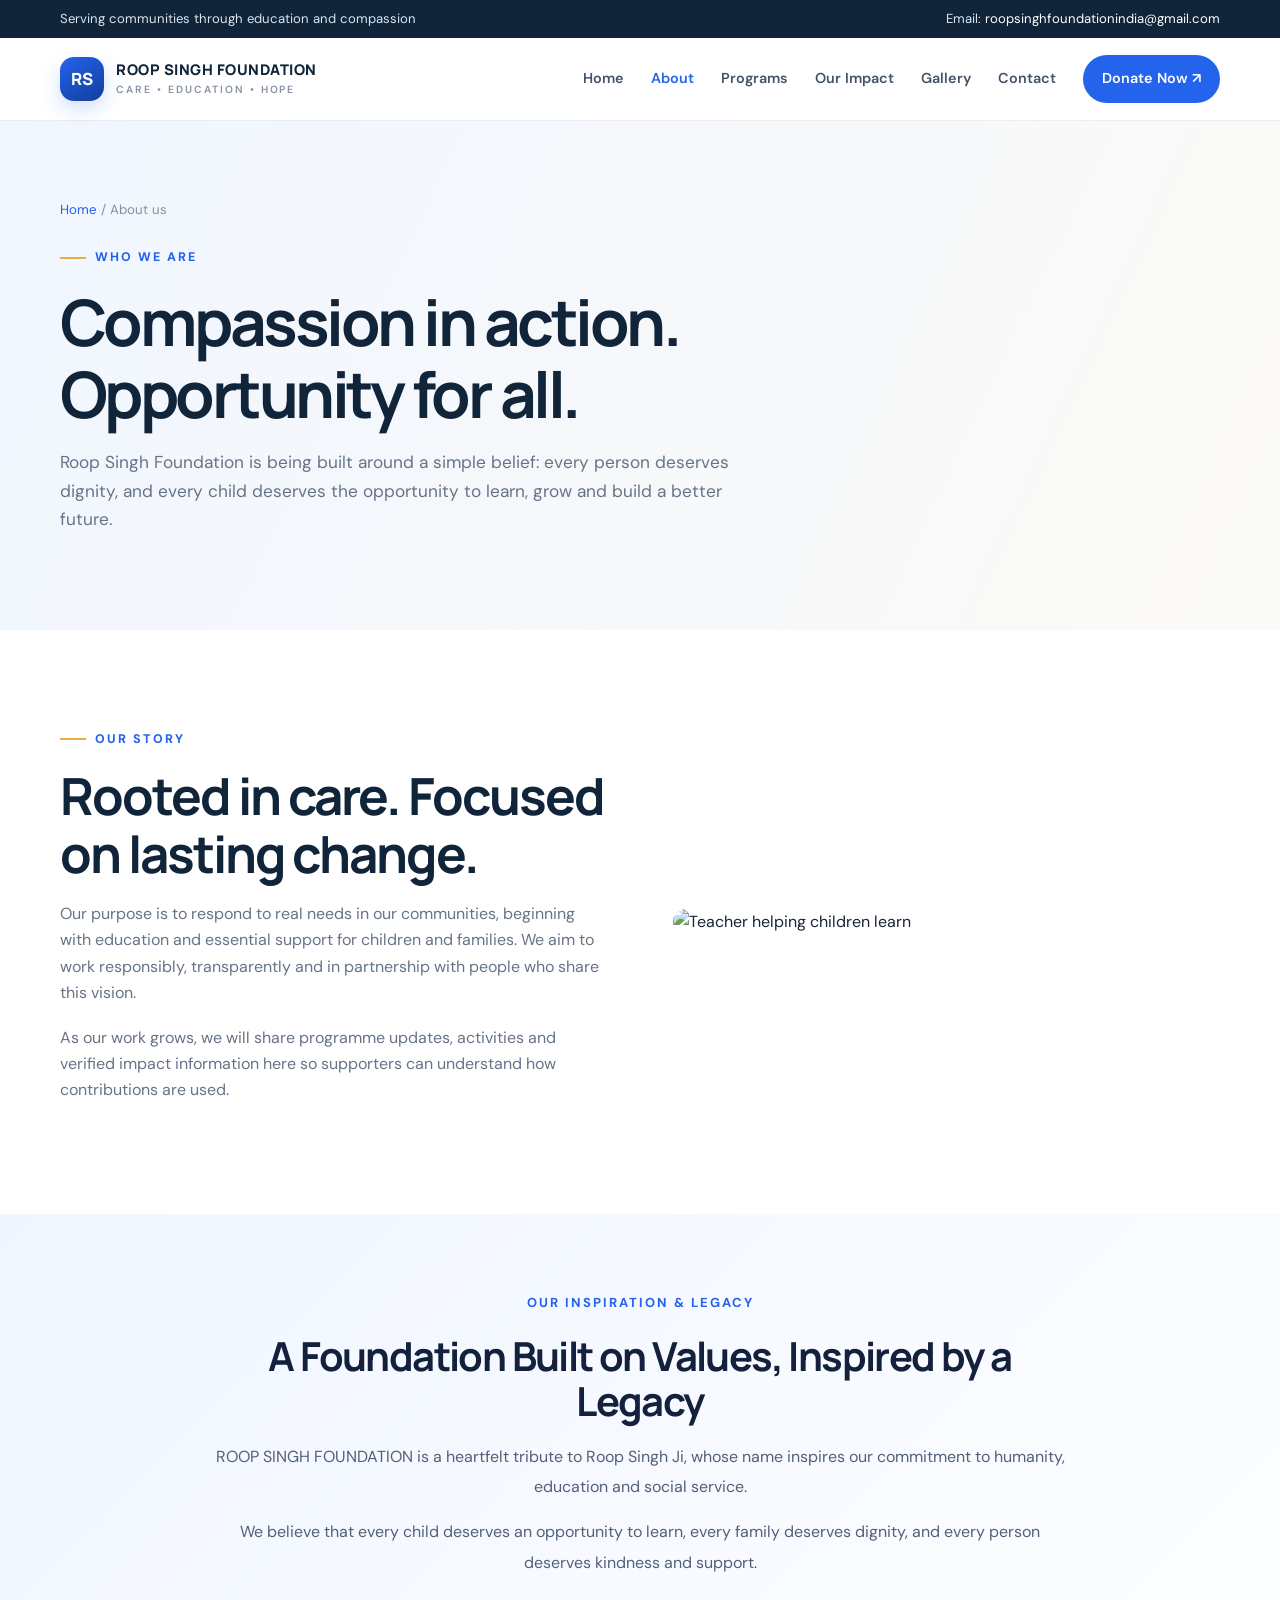
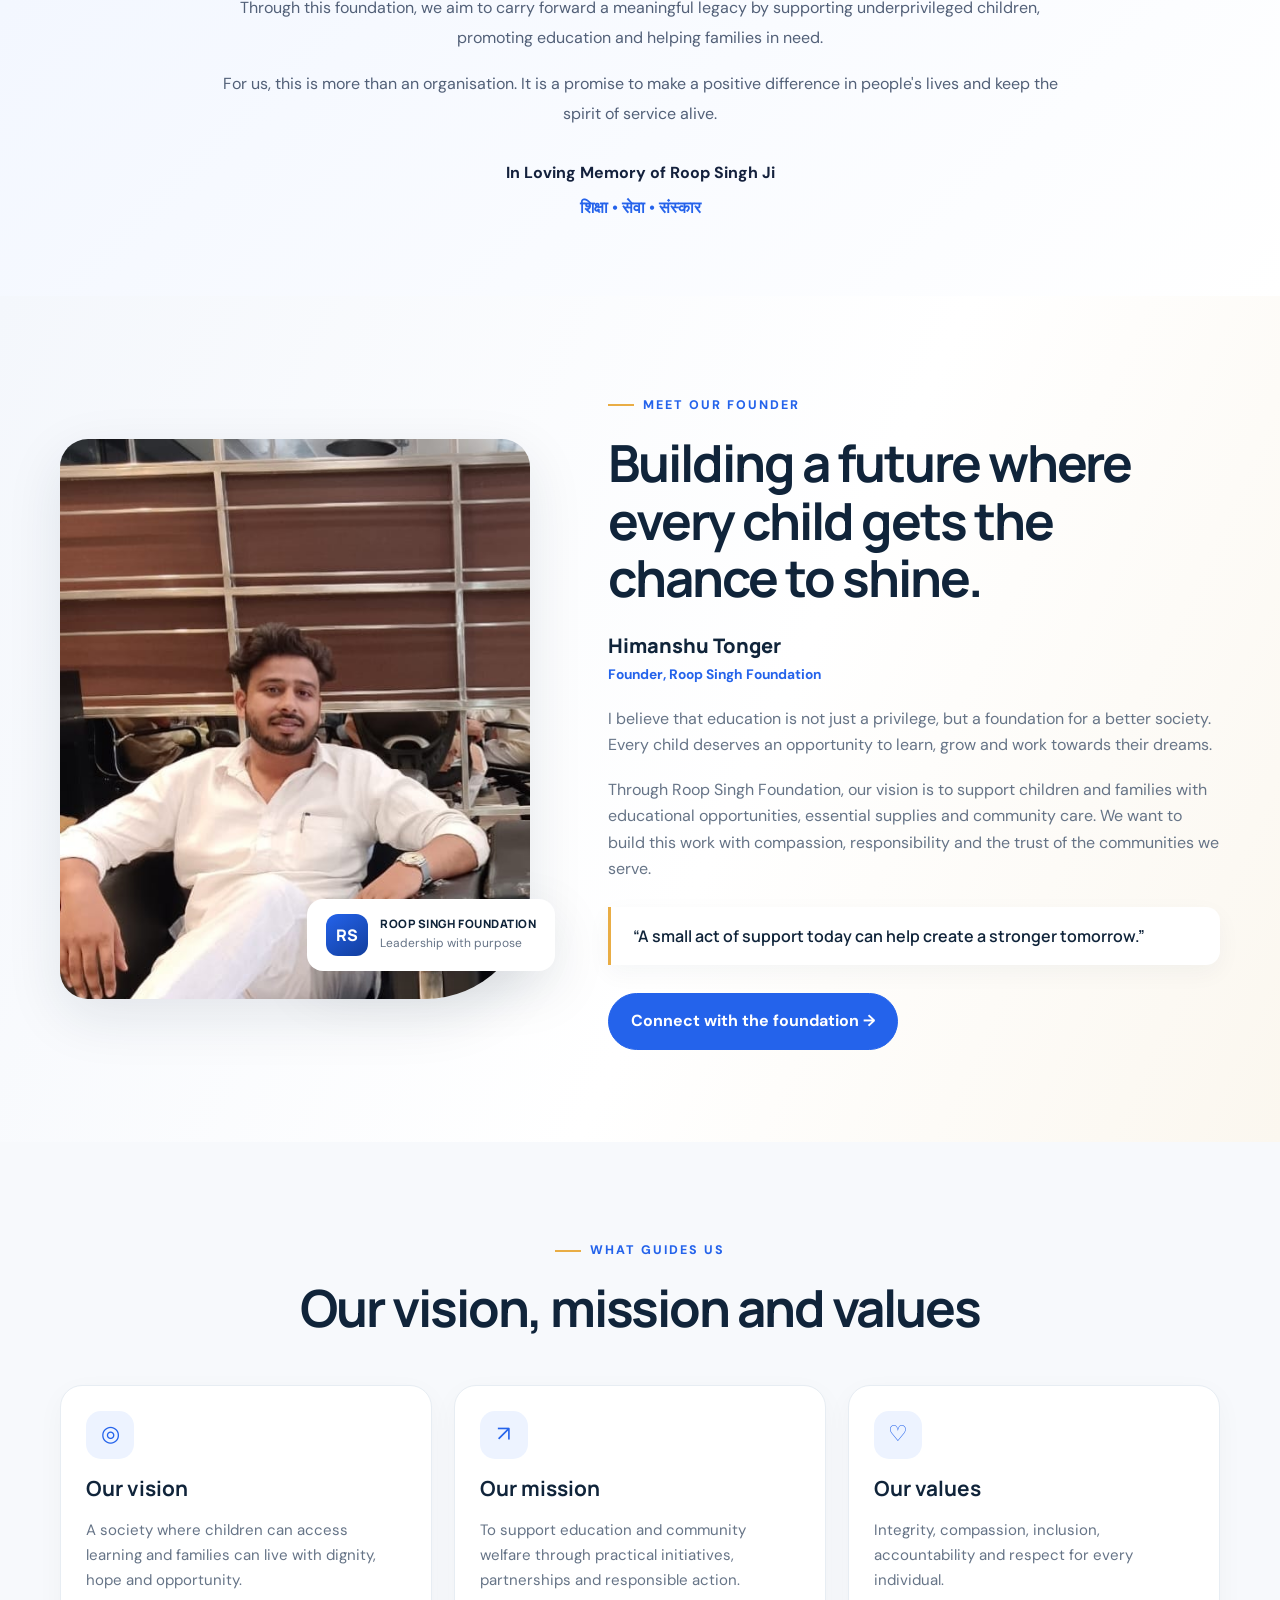
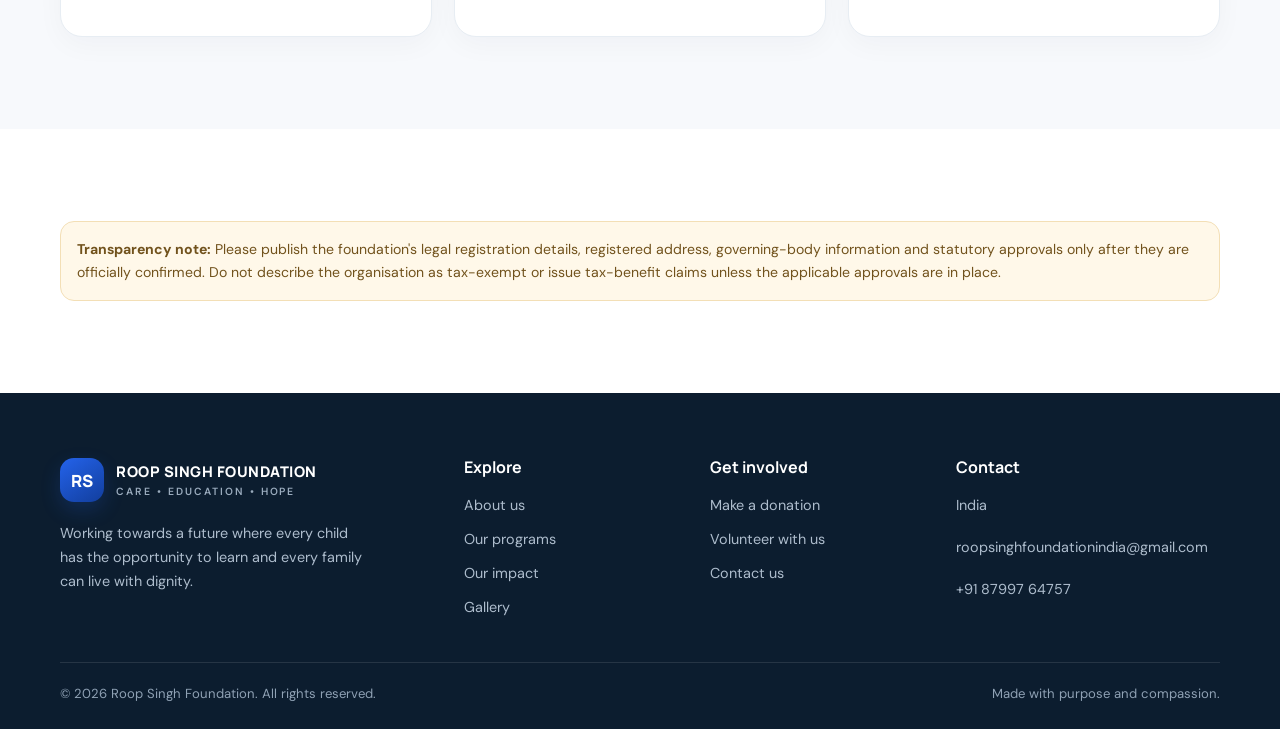
==== commit 615ab22f: "Update about.html" ====
--- a/about.html
+++ b/about.html
@@ -63,7 +63,86 @@
           </div>
      </div>
 </section>
-               
+    
+<!-- Roop Singh Ji Legacy Section -->
+<section class="legacy-section">
+    <div class="legacy-content">
+        <span class="legacy-label">OUR INSPIRATION & LEGACY</span>
+
+        <h2>A Foundation Built on Values, Inspired by a Legacy</h2>
+
+        <p>
+            ROOP SINGH FOUNDATION is a heartfelt tribute to
+            Roop Singh Ji, whose name inspires our commitment
+            to humanity, education and social service.
+        </p>
+
+        <p>
+            We believe that every child deserves an opportunity
+            to learn, every family deserves dignity, and every
+            person deserves kindness and support.
+        </p>
+
+        <p>
+            Through this foundation, we aim to carry forward
+            a meaningful legacy by supporting underprivileged
+            children, promoting education and helping families
+            in need.
+        </p>
+
+        <p>
+            For us, this is more than an organisation.
+            It is a promise to make a positive difference
+            in people's lives and keep the spirit of service alive.
+        </p>
+
+        <div class="legacy-signature">
+            <strong>In Loving Memory of Roop Singh Ji</strong>
+            <span>शिक्षा • सेवा • संस्कार</span>
+        </div>
+    </div>
+</section>
+
+<style>
+.legacy-section {
+    padding: 75px 24px;
+    background: linear-gradient(135deg, #f0f5ff, #ffffff);
+    text-align: center;
+}
+.legacy-content {
+    max-width: 850px;
+    margin: auto;
+}
+.legacy-label {
+    color: #2563eb;
+    font-size: 13px;
+    font-weight: 700;
+    letter-spacing: 2px;
+}
+.legacy-content h2 {
+    color: #14213d;
+    font-size: clamp(28px, 4vw, 40px);
+    margin: 18px 0;
+}
+.legacy-content p {
+    color: #526078;
+    font-size: 16px;
+    line-height: 1.9;
+    margin: 15px 0;
+}
+.legacy-signature {
+    margin-top: 30px;
+    display: flex;
+    flex-direction: column;
+    gap: 9px;
+    color: #14213d;
+}
+.legacy-signature span {
+    color: #2563eb;
+    font-weight: 600;
+}
+</style>
+           
 <section class="section founder-section">
      <div class="container founder-grid">
           <div class="founder-photo-wrap"> 
